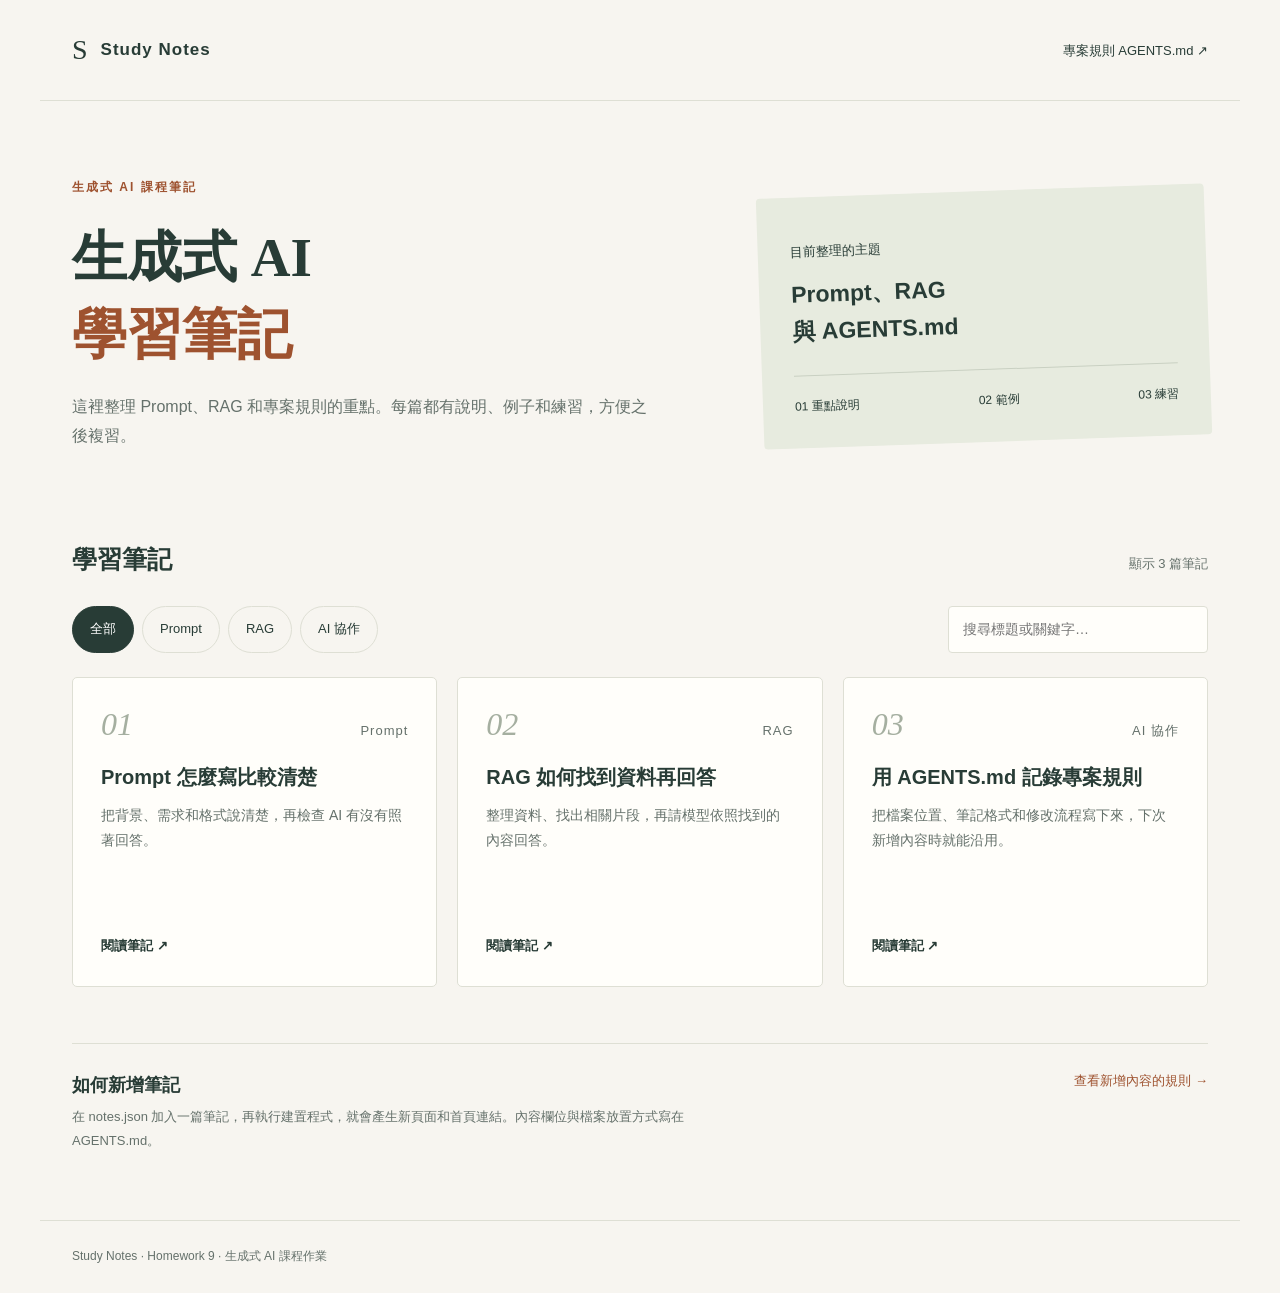
==== index.html @ 7ab26683 "完成課程筆記網站與 AGENTS.md 專案規則" ====
<!doctype html><html lang="zh-Hant"><head><meta charset="utf-8"><meta name="viewport" content="width=device-width, initial-scale=1"><meta name="description" content="整理 Prompt、RAG 和 AGENTS.md 的課程筆記，附上範例與練習。"><title>Study Notes｜生成式 AI 學習筆記</title><link rel="stylesheet" href="assets/style.css"></head><body><a class="skip" href="#main">跳到內容</a><header class="top"><a class="brand" href="index.html">S<span>Study Notes</span></a><a href="AGENTS.md">專案規則 AGENTS.md ↗</a></header><main id="main" class="wrap"><section class="hero"><div><p class="eyebrow">生成式 AI 課程筆記</p><h1>生成式 AI<br><em>學習筆記</em></h1><p class="intro">這裡整理 Prompt、RAG 和專案規則的重點。每篇都有說明、例子和練習，方便之後複習。</p></div><aside class="hero-side"><p>目前整理的主題</p><strong>Prompt、RAG<br>與 AGENTS.md</strong><div class="steps"><span>01 重點說明</span><span>02 範例</span><span>03 練習</span></div></aside></section><section aria-labelledby="notes-title"><div class="section-head"><h2 id="notes-title">學習筆記</h2><span id="count" aria-live="polite">顯示 3 篇筆記</span></div><div class="toolbar"><div class="filters" aria-label="筆記分類"><button type="button" data-filter="全部" aria-pressed="true">全部</button><button type="button" data-filter="Prompt" aria-pressed="false">Prompt</button><button type="button" data-filter="RAG" aria-pressed="false">RAG</button><button type="button" data-filter="AI 協作" aria-pressed="false">AI 協作</button></div><label><span class="sr">搜尋筆記</span><input id="search" type="search" placeholder="搜尋標題或關鍵字…"></label></div><div class="grid"><article class="card" data-category="Prompt"><div class="section-head"><span class="num">01</span><span class="tag">Prompt</span></div><h3>Prompt 怎麼寫比較清楚</h3><p>把背景、需求和格式說清楚，再檢查 AI 有沒有照著回答。</p><a href="notes/prompt-basics.html">閱讀筆記<span class="sr">：Prompt 怎麼寫比較清楚</span></a></article><article class="card" data-category="RAG"><div class="section-head"><span class="num">02</span><span class="tag">RAG</span></div><h3>RAG 如何找到資料再回答</h3><p>整理資料、找出相關片段，再請模型依照找到的內容回答。</p><a href="notes/rag-workflow.html">閱讀筆記<span class="sr">：RAG 如何找到資料再回答</span></a></article><article class="card" data-category="AI 協作"><div class="section-head"><span class="num">03</span><span class="tag">AI 協作</span></div><h3>用 AGENTS.md 記錄專案規則</h3><p>把檔案位置、筆記格式和修改流程寫下來，下次新增內容時就能沿用。</p><a href="notes/agents-project-rules.html">閱讀筆記<span class="sr">：用 AGENTS.md 記錄專案規則</span></a></article></div><p id="empty" class="empty" hidden>找不到符合的筆記，請更換關鍵字或分類。</p></section><section class="rule-box"><div><h2>如何新增筆記</h2><p>在 notes.json 加入一篇筆記，再執行建置程式，就會產生新頁面和首頁連結。內容欄位與檔案放置方式寫在 AGENTS.md。</p></div><a href="AGENTS.md">查看新增內容的規則 →</a></section></main><footer>Study Notes · Homework 9 · 生成式 AI 課程作業</footer><script src="assets/main.js"></script></body></html>
---- assets/style.css ----
:root{--bg:#f7f5f0;--paper:#fffefa;--ink:#283c36;--muted:#65716b;--accent:#9e522f;--line:#dedfd4}*{box-sizing:border-box}html{scroll-behavior:smooth}body{margin:0;background:var(--bg);color:var(--ink);font-family:"Noto Sans TC","Microsoft JhengHei",sans-serif;line-height:1.8}a{color:inherit;text-decoration:none}a:hover{text-decoration:underline}a:focus-visible,button:focus-visible,input:focus-visible{outline:3px solid var(--accent);outline-offset:4px}.skip{position:absolute;left:16px;top:-100px}.skip:focus{top:8px;background:white;z-index:10}.top{max-width:1200px;margin:auto;padding:25px 32px;border-bottom:1px solid var(--line);display:flex;justify-content:space-between;align-items:center;gap:20px}.brand{font-family:Georgia,serif;font-size:28px;display:flex;align-items:center;gap:13px}.brand>span{font-family:Arial,sans-serif;font-size:17px;font-weight:700;letter-spacing:1px}.top>a:last-child{font-size:13px}.wrap{max-width:1200px;margin:auto;padding:64px 32px}.hero{display:grid;grid-template-columns:1.4fr 1fr;align-items:center;gap:60px;margin-bottom:70px}.eyebrow{font-size:12px;font-weight:700;letter-spacing:2px;color:var(--accent)}h1{font-family:"Noto Serif CJK TC",Georgia,serif;font-size:clamp(32px,4.4vw,55px);line-height:1.4;margin:20px 0}h1 em{font-style:normal;color:var(--accent)}.intro{font-size:16px;max-width:580px;color:var(--muted)}.hero-side{background:#e7ebdf;border-radius:4px;padding:30px 32px;transform:rotate(-2deg)}.hero-side p{font-size:13px}.hero-side strong{font-size:23px;line-height:1.6}.steps{display:flex;justify-content:space-between;border-top:1px solid #c9d0c2;padding-top:20px;margin-top:25px;font-size:12px}.section-head{display:flex;align-items:baseline;justify-content:space-between;gap:15px}.section-head h2{font-size:25px;margin:0}.section-head span{font-size:13px;color:var(--muted)}.toolbar{display:flex;justify-content:space-between;gap:18px;margin:24px 0}.filters{display:flex;gap:8px;flex-wrap:wrap}button{cursor:pointer;border:1px solid var(--line);background:transparent;color:var(--ink);font:inherit;font-size:13px;padding:7px 17px;border-radius:30px}button[aria-pressed=true]{background:var(--ink);color:white;border-color:var(--ink)}input[type=search]{font:inherit;font-size:14px;border:1px solid var(--line);border-radius:4px;padding:10px 14px;background:var(--paper);width:260px;max-width:100%}.grid{display:grid;grid-template-columns:repeat(3,minmax(0,1fr));gap:20px}.card{background:var(--paper);border:1px solid var(--line);border-radius:5px;padding:28px;display:flex;flex-direction:column;min-height:310px}.card .num{font:italic 32px Georgia,serif;color:#a5afa0}.tag{font-size:11px;color:var(--accent);letter-spacing:1px}.card h3{font-size:20px;line-height:1.6;margin:18px 0 10px}.card p{font-size:14px;color:var(--muted);margin:0 0 25px}.card a{font-size:13px;font-weight:bold;margin-top:auto}.card a::after{content:" ↗"}.card[hidden]{display:none}.empty{padding:30px;border:1px dashed var(--line)}.rule-box{margin-top:56px;display:flex;justify-content:space-between;gap:25px;border-top:1px solid var(--line);padding-top:25px}.rule-box h2{font-size:18px;margin:0}.rule-box p{font-size:13px;color:var(--muted);max-width:620px;margin:4px 0}.rule-box a{font-size:13px;color:var(--accent);white-space:nowrap}footer{max-width:1200px;margin:auto;padding:25px 32px;border-top:1px solid var(--line);font-size:12px;color:var(--muted)}.article{max-width:1040px;margin:auto;padding:55px 32px}.article h1{font-size:clamp(30px,4vw,44px)}.meta{font-size:12px;color:var(--muted);padding:14px 0 28px}.article-layout{display:grid;grid-template-columns:180px minmax(0,1fr);gap:50px;border-top:1px solid var(--line);padding-top:30px}.toc{font-size:13px;display:flex;flex-direction:column;gap:9px}.toc strong{margin-bottom:10px}.article section{scroll-margin-top:24px;margin-bottom:30px}.article section h2{font-size:22px;margin:0 0 12px}.article section p{margin:0;white-space:pre-line}.reading{background:#e7ebdf;padding:18px 22px;margin-bottom:35px}.reading p{font-size:12px;margin-bottom:0}.back{font-size:14px} @media(max-width:760px){.wrap,.article{padding:35px 20px}.top,footer{padding:20px}.hero{grid-template-columns:1fr;gap:25px;margin-bottom:45px}.hero-side{transform:none}.grid{grid-template-columns:1fr}.toolbar,.rule-box{flex-direction:column}.toolbar input{width:100%}.article-layout{grid-template-columns:1fr;gap:25px}.toc{border-bottom:1px solid var(--line);padding-bottom:22px}.card{min-height:260px}.section-head{align-items:flex-start}.top>a:last-child{font-size:11px}} @media(prefers-reduced-motion:reduce){html{scroll-behavior:auto}}.sr{position:absolute;width:1px;height:1px;padding:0;margin:-1px;overflow:hidden;clip:rect(0,0,0,0);white-space:nowrap;border:0}
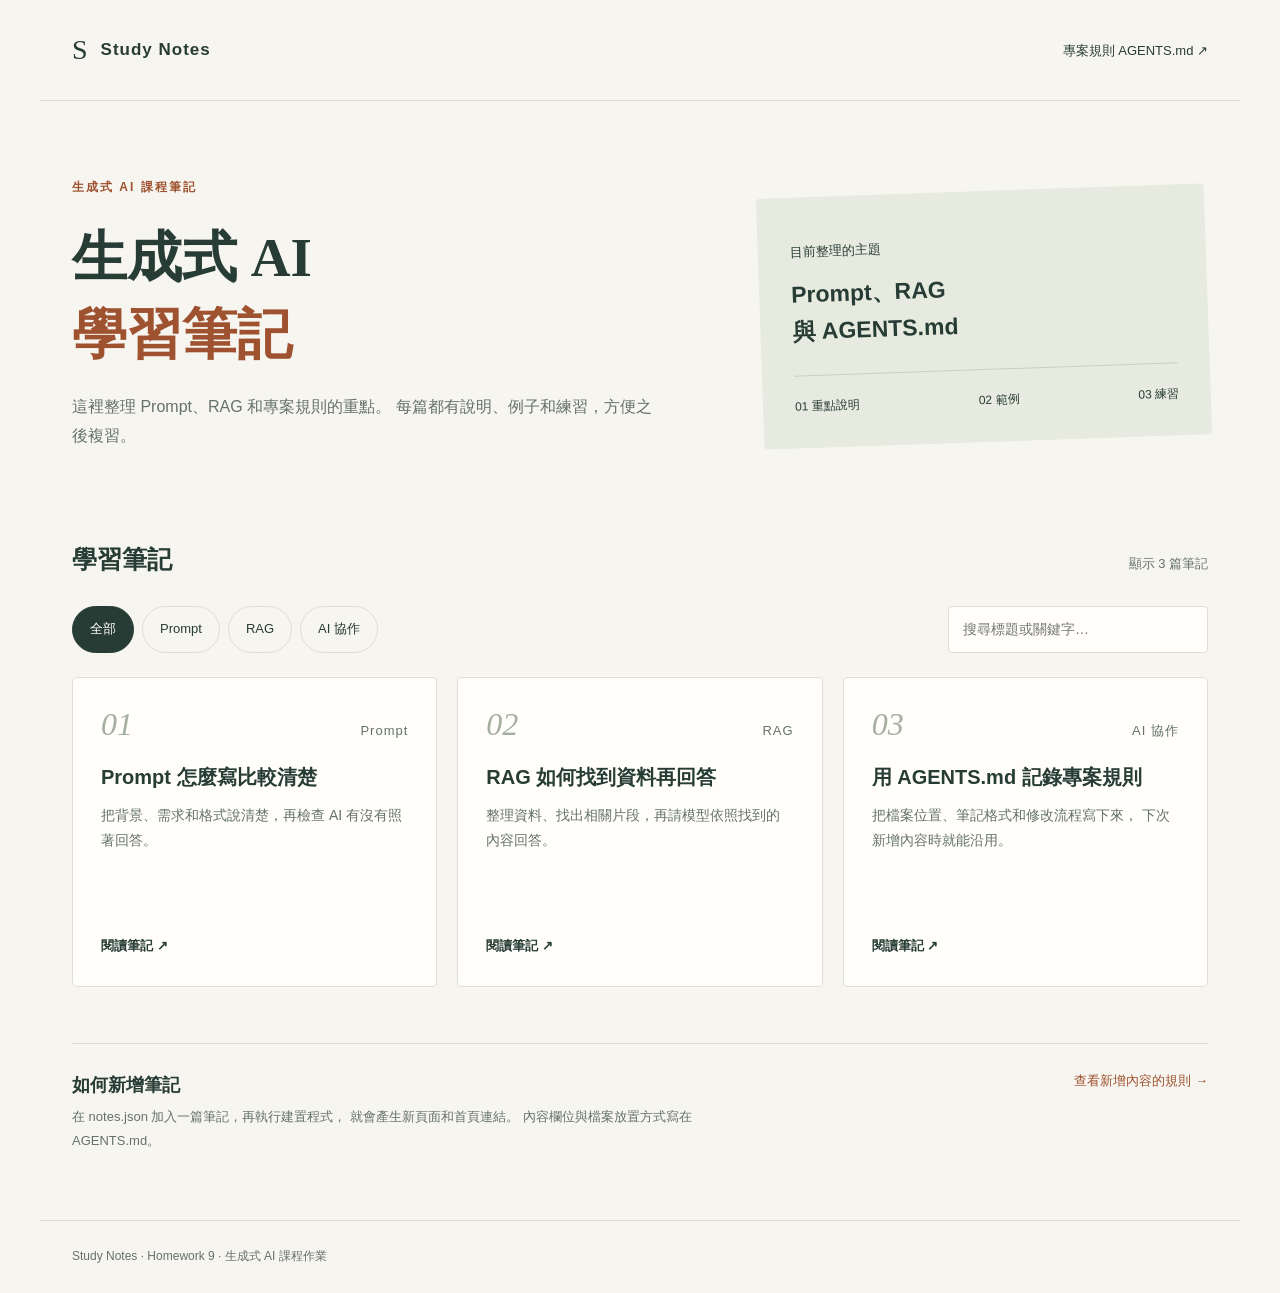
==== commit 1ff4a46a: "Format HTML document and add content sections" ====
--- a/index.html
+++ b/index.html
@@ -1 +1,198 @@
-<!doctype html><html lang="zh-Hant"><head><meta charset="utf-8"><meta name="viewport" content="width=device-width, initial-scale=1"><meta name="description" content="整理 Prompt、RAG 和 AGENTS.md 的課程筆記，附上範例與練習。"><title>Study Notes｜生成式 AI 學習筆記</title><link rel="stylesheet" href="assets/style.css"></head><body><a class="skip" href="#main">跳到內容</a><header class="top"><a class="brand" href="index.html">S<span>Study Notes</span></a><a href="AGENTS.md">專案規則 AGENTS.md ↗</a></header><main id="main" class="wrap"><section class="hero"><div><p class="eyebrow">生成式 AI 課程筆記</p><h1>生成式 AI<br><em>學習筆記</em></h1><p class="intro">這裡整理 Prompt、RAG 和專案規則的重點。每篇都有說明、例子和練習，方便之後複習。</p></div><aside class="hero-side"><p>目前整理的主題</p><strong>Prompt、RAG<br>與 AGENTS.md</strong><div class="steps"><span>01 重點說明</span><span>02 範例</span><span>03 練習</span></div></aside></section><section aria-labelledby="notes-title"><div class="section-head"><h2 id="notes-title">學習筆記</h2><span id="count" aria-live="polite">顯示 3 篇筆記</span></div><div class="toolbar"><div class="filters" aria-label="筆記分類"><button type="button" data-filter="全部" aria-pressed="true">全部</button><button type="button" data-filter="Prompt" aria-pressed="false">Prompt</button><button type="button" data-filter="RAG" aria-pressed="false">RAG</button><button type="button" data-filter="AI 協作" aria-pressed="false">AI 協作</button></div><label><span class="sr">搜尋筆記</span><input id="search" type="search" placeholder="搜尋標題或關鍵字…"></label></div><div class="grid"><article class="card" data-category="Prompt"><div class="section-head"><span class="num">01</span><span class="tag">Prompt</span></div><h3>Prompt 怎麼寫比較清楚</h3><p>把背景、需求和格式說清楚，再檢查 AI 有沒有照著回答。</p><a href="notes/prompt-basics.html">閱讀筆記<span class="sr">：Prompt 怎麼寫比較清楚</span></a></article><article class="card" data-category="RAG"><div class="section-head"><span class="num">02</span><span class="tag">RAG</span></div><h3>RAG 如何找到資料再回答</h3><p>整理資料、找出相關片段，再請模型依照找到的內容回答。</p><a href="notes/rag-workflow.html">閱讀筆記<span class="sr">：RAG 如何找到資料再回答</span></a></article><article class="card" data-category="AI 協作"><div class="section-head"><span class="num">03</span><span class="tag">AI 協作</span></div><h3>用 AGENTS.md 記錄專案規則</h3><p>把檔案位置、筆記格式和修改流程寫下來，下次新增內容時就能沿用。</p><a href="notes/agents-project-rules.html">閱讀筆記<span class="sr">：用 AGENTS.md 記錄專案規則</span></a></article></div><p id="empty" class="empty" hidden>找不到符合的筆記，請更換關鍵字或分類。</p></section><section class="rule-box"><div><h2>如何新增筆記</h2><p>在 notes.json 加入一篇筆記，再執行建置程式，就會產生新頁面和首頁連結。內容欄位與檔案放置方式寫在 AGENTS.md。</p></div><a href="AGENTS.md">查看新增內容的規則 →</a></section></main><footer>Study Notes · Homework 9 · 生成式 AI 課程作業</footer><script src="assets/main.js"></script></body></html>+<!doctype html>
+<html lang="zh-Hant">
+<head>
+  <meta charset="utf-8">
+  <meta name="viewport" content="width=device-width, initial-scale=1">
+  <meta
+    name="description"
+    content="整理 Prompt、RAG 和 AGENTS.md 的課程筆記，附上範例與練習。"
+  >
+
+  <title>Study Notes｜生成式 AI 學習筆記</title>
+
+  <link rel="stylesheet" href="assets/style.css">
+</head>
+
+<body>
+  <a class="skip" href="#main">跳到內容</a>
+
+  <header class="top">
+    <a class="brand" href="index.html">
+      S
+      <span>Study Notes</span>
+    </a>
+
+    <a href="AGENTS.md">專案規則 AGENTS.md ↗</a>
+  </header>
+
+  <main id="main" class="wrap">
+    <section class="hero">
+      <div>
+        <p class="eyebrow">生成式 AI 課程筆記</p>
+
+        <h1>
+          生成式 AI<br>
+          <em>學習筆記</em>
+        </h1>
+
+        <p class="intro">
+          這裡整理 Prompt、RAG 和專案規則的重點。
+          每篇都有說明、例子和練習，方便之後複習。
+        </p>
+      </div>
+
+      <aside class="hero-side">
+        <p>目前整理的主題</p>
+
+        <strong>
+          Prompt、RAG<br>
+          與 AGENTS.md
+        </strong>
+
+        <div class="steps">
+          <span>01 重點說明</span>
+          <span>02 範例</span>
+          <span>03 練習</span>
+        </div>
+      </aside>
+    </section>
+
+    <section aria-labelledby="notes-title">
+      <div class="section-head">
+        <h2 id="notes-title">學習筆記</h2>
+
+        <span id="count" aria-live="polite">
+          顯示 3 篇筆記
+        </span>
+      </div>
+
+      <div class="toolbar">
+        <div class="filters" aria-label="筆記分類">
+          <button
+            type="button"
+            data-filter="全部"
+            aria-pressed="true"
+          >
+            全部
+          </button>
+
+          <button
+            type="button"
+            data-filter="Prompt"
+            aria-pressed="false"
+          >
+            Prompt
+          </button>
+
+          <button
+            type="button"
+            data-filter="RAG"
+            aria-pressed="false"
+          >
+            RAG
+          </button>
+
+          <button
+            type="button"
+            data-filter="AI 協作"
+            aria-pressed="false"
+          >
+            AI 協作
+          </button>
+        </div>
+
+        <label>
+          <span class="sr">搜尋筆記</span>
+
+          <input
+            id="search"
+            type="search"
+            placeholder="搜尋標題或關鍵字…"
+          >
+        </label>
+      </div>
+
+      <div class="grid">
+        <article class="card" data-category="Prompt">
+          <div class="section-head">
+            <span class="num">01</span>
+            <span class="tag">Prompt</span>
+          </div>
+
+          <h3>Prompt 怎麼寫比較清楚</h3>
+
+          <p>
+            把背景、需求和格式說清楚，再檢查 AI 有沒有照著回答。
+          </p>
+
+          <a href="notes/prompt-basics.html">
+            閱讀筆記
+            <span class="sr">：Prompt 怎麼寫比較清楚</span>
+          </a>
+        </article>
+
+        <article class="card" data-category="RAG">
+          <div class="section-head">
+            <span class="num">02</span>
+            <span class="tag">RAG</span>
+          </div>
+
+          <h3>RAG 如何找到資料再回答</h3>
+
+          <p>
+            整理資料、找出相關片段，再請模型依照找到的內容回答。
+          </p>
+
+          <a href="notes/rag-workflow.html">
+            閱讀筆記
+            <span class="sr">：RAG 如何找到資料再回答</span>
+          </a>
+        </article>
+
+        <article class="card" data-category="AI 協作">
+          <div class="section-head">
+            <span class="num">03</span>
+            <span class="tag">AI 協作</span>
+          </div>
+
+          <h3>用 AGENTS.md 記錄專案規則</h3>
+
+          <p>
+            把檔案位置、筆記格式和修改流程寫下來，
+            下次新增內容時就能沿用。
+          </p>
+
+          <a href="notes/agents-project-rules.html">
+            閱讀筆記
+            <span class="sr">：用 AGENTS.md 記錄專案規則</span>
+          </a>
+        </article>
+      </div>
+
+      <p id="empty" class="empty" hidden>
+        找不到符合的筆記，請更換關鍵字或分類。
+      </p>
+    </section>
+
+    <section class="rule-box">
+      <div>
+        <h2>如何新增筆記</h2>
+
+        <p>
+          在 notes.json 加入一篇筆記，再執行建置程式，
+          就會產生新頁面和首頁連結。
+          內容欄位與檔案放置方式寫在 AGENTS.md。
+        </p>
+      </div>
+
+      <a href="AGENTS.md">查看新增內容的規則 →</a>
+    </section>
+  </main>
+
+  <footer>
+    Study Notes · Homework 9 · 生成式 AI 課程作業
+  </footer>
+
+  <script src="assets/main.js"></script>
+</body>
+</html>
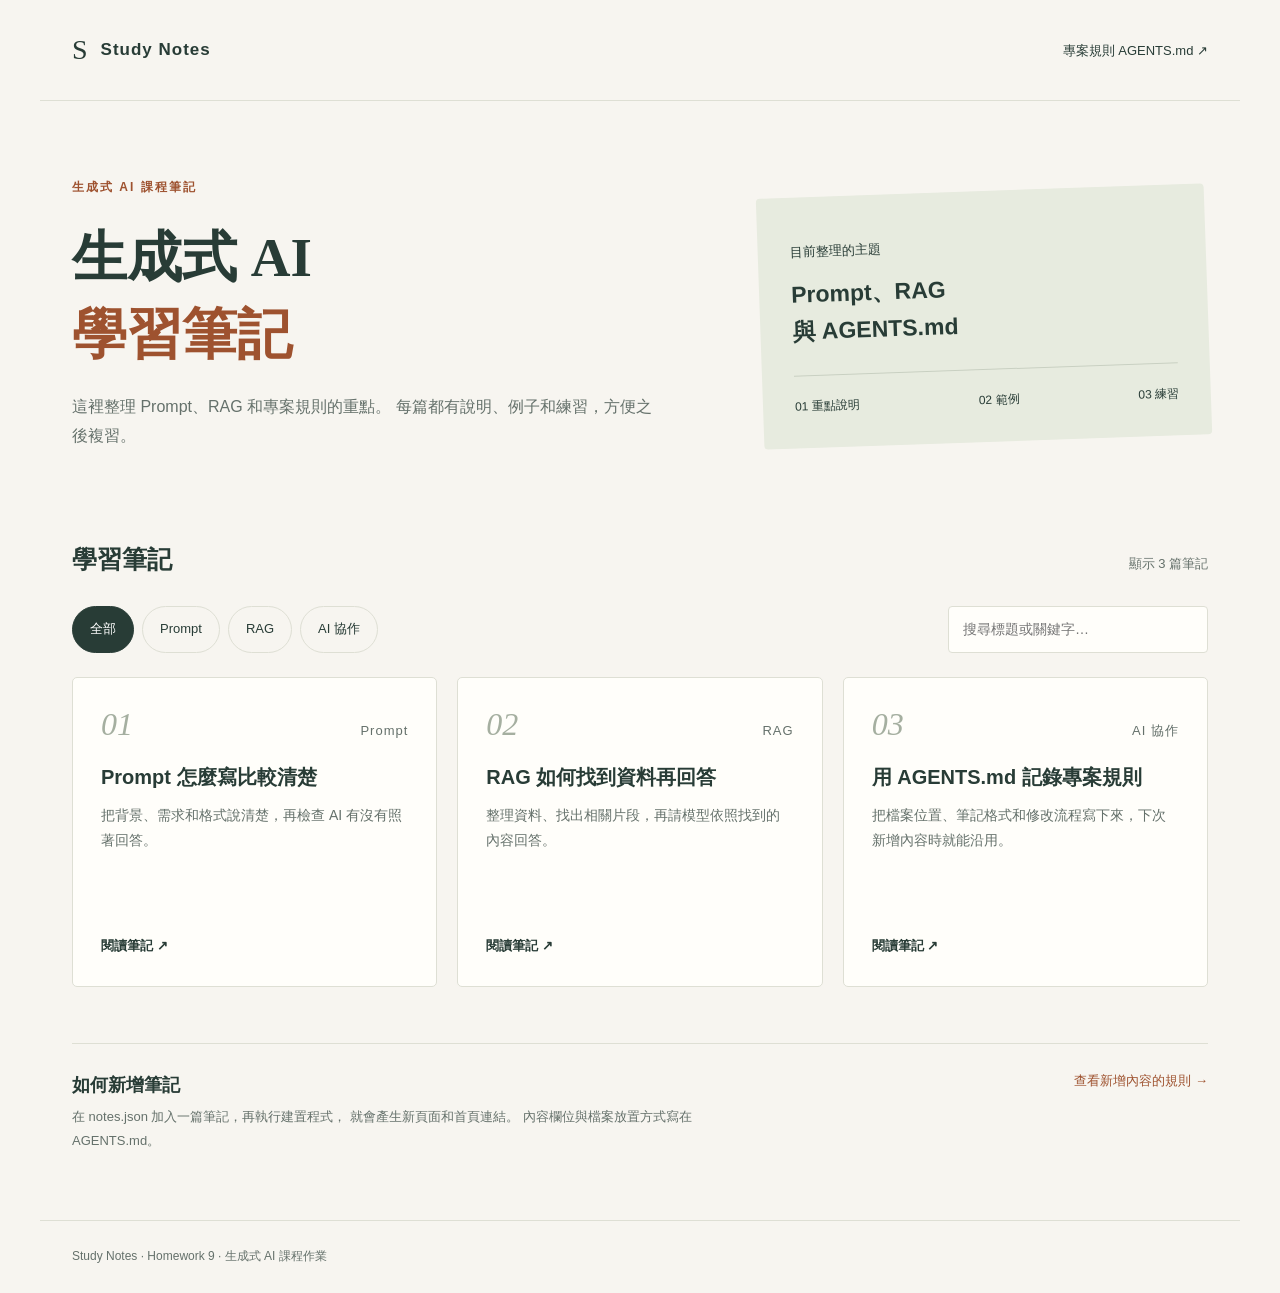
==== commit 5a136ef3: "整理全站程式碼排版，讓建置後的 HTML 保留縮排" ====
--- a/index.html
+++ b/index.html
@@ -1,198 +1,147 @@
 <!doctype html>
 <html lang="zh-Hant">
-<head>
-  <meta charset="utf-8">
-  <meta name="viewport" content="width=device-width, initial-scale=1">
-  <meta
-    name="description"
-    content="整理 Prompt、RAG 和 AGENTS.md 的課程筆記，附上範例與練習。"
-  >
+  <head>
+    <meta charset="utf-8" />
+    <meta name="viewport" content="width=device-width, initial-scale=1" />
+    <meta name="description" content="整理 Prompt、RAG 和 AGENTS.md 的課程筆記，附上範例與練習。" />
 
-  <title>Study Notes｜生成式 AI 學習筆記</title>
+    <title>Study Notes｜生成式 AI 學習筆記</title>
 
-  <link rel="stylesheet" href="assets/style.css">
-</head>
+    <link rel="stylesheet" href="assets/style.css" />
+  </head>
 
-<body>
-  <a class="skip" href="#main">跳到內容</a>
+  <body>
+    <a class="skip" href="#main">跳到內容</a>
 
-  <header class="top">
-    <a class="brand" href="index.html">
-      S
-      <span>Study Notes</span>
-    </a>
+    <header class="top">
+      <a class="brand" href="index.html">
+        S
+        <span>Study Notes</span>
+      </a>
 
-    <a href="AGENTS.md">專案規則 AGENTS.md ↗</a>
-  </header>
+      <a href="AGENTS.md">專案規則 AGENTS.md ↗</a>
+    </header>
 
-  <main id="main" class="wrap">
-    <section class="hero">
-      <div>
-        <p class="eyebrow">生成式 AI 課程筆記</p>
+    <main id="main" class="wrap">
+      <section class="hero">
+        <div>
+          <p class="eyebrow">生成式 AI 課程筆記</p>
 
-        <h1>
-          生成式 AI<br>
-          <em>學習筆記</em>
-        </h1>
+          <h1>
+            生成式 AI
+            <br />
+            <em>學習筆記</em>
+          </h1>
 
-        <p class="intro">
-          這裡整理 Prompt、RAG 和專案規則的重點。
-          每篇都有說明、例子和練習，方便之後複習。
-        </p>
-      </div>
-
-      <aside class="hero-side">
-        <p>目前整理的主題</p>
-
-        <strong>
-          Prompt、RAG<br>
-          與 AGENTS.md
-        </strong>
-
-        <div class="steps">
-          <span>01 重點說明</span>
-          <span>02 範例</span>
-          <span>03 練習</span>
-        </div>
-      </aside>
-    </section>
-
-    <section aria-labelledby="notes-title">
-      <div class="section-head">
-        <h2 id="notes-title">學習筆記</h2>
-
-        <span id="count" aria-live="polite">
-          顯示 3 篇筆記
-        </span>
-      </div>
-
-      <div class="toolbar">
-        <div class="filters" aria-label="筆記分類">
-          <button
-            type="button"
-            data-filter="全部"
-            aria-pressed="true"
-          >
-            全部
-          </button>
-
-          <button
-            type="button"
-            data-filter="Prompt"
-            aria-pressed="false"
-          >
-            Prompt
-          </button>
-
-          <button
-            type="button"
-            data-filter="RAG"
-            aria-pressed="false"
-          >
-            RAG
-          </button>
-
-          <button
-            type="button"
-            data-filter="AI 協作"
-            aria-pressed="false"
-          >
-            AI 協作
-          </button>
+          <p class="intro">
+            這裡整理 Prompt、RAG 和專案規則的重點。 每篇都有說明、例子和練習，方便之後複習。
+          </p>
         </div>
 
-        <label>
-          <span class="sr">搜尋筆記</span>
+        <aside class="hero-side">
+          <p>目前整理的主題</p>
 
-          <input
-            id="search"
-            type="search"
-            placeholder="搜尋標題或關鍵字…"
-          >
-        </label>
-      </div>
+          <strong>
+            Prompt、RAG
+            <br />
+            與 AGENTS.md
+          </strong>
 
-      <div class="grid">
-        <article class="card" data-category="Prompt">
-          <div class="section-head">
-            <span class="num">01</span>
-            <span class="tag">Prompt</span>
+          <div class="steps">
+            <span>01 重點說明</span>
+            <span>02 範例</span>
+            <span>03 練習</span>
+          </div>
+        </aside>
+      </section>
+
+      <section aria-labelledby="notes-title">
+        <div class="section-head">
+          <h2 id="notes-title">學習筆記</h2>
+
+          <span id="count" aria-live="polite">顯示 3 篇筆記</span>
+        </div>
+
+        <div class="toolbar">
+          <!-- prettier-ignore -->
+          <div class="filters" aria-label="筆記分類">
+            <button type="button" data-filter="全部" aria-pressed="true">
+              全部
+            </button>
+            <button type="button" data-filter="Prompt" aria-pressed="false">
+              Prompt
+            </button>
+            <button type="button" data-filter="RAG" aria-pressed="false">
+              RAG
+            </button>
+            <button type="button" data-filter="AI 協作" aria-pressed="false">
+              AI 協作
+            </button>
           </div>
 
-          <h3>Prompt 怎麼寫比較清楚</h3>
+          <label>
+            <span class="sr">搜尋筆記</span>
+
+            <input id="search" type="search" placeholder="搜尋標題或關鍵字…" />
+          </label>
+        </div>
+
+        <!-- prettier-ignore -->
+        <div class="grid">
+          <article class="card" data-category="Prompt">
+            <div class="section-head">
+              <span class="num">01</span>
+              <span class="tag">Prompt</span>
+            </div>
+            <h3>Prompt 怎麼寫比較清楚</h3>
+            <p>把背景、需求和格式說清楚，再檢查 AI 有沒有照著回答。</p>
+            <a href="notes/prompt-basics.html">
+              閱讀筆記<span class="sr">：Prompt 怎麼寫比較清楚</span>
+            </a>
+          </article>
+          <article class="card" data-category="RAG">
+            <div class="section-head">
+              <span class="num">02</span>
+              <span class="tag">RAG</span>
+            </div>
+            <h3>RAG 如何找到資料再回答</h3>
+            <p>整理資料、找出相關片段，再請模型依照找到的內容回答。</p>
+            <a href="notes/rag-workflow.html">
+              閱讀筆記<span class="sr">：RAG 如何找到資料再回答</span>
+            </a>
+          </article>
+          <article class="card" data-category="AI 協作">
+            <div class="section-head">
+              <span class="num">03</span>
+              <span class="tag">AI 協作</span>
+            </div>
+            <h3>用 AGENTS.md 記錄專案規則</h3>
+            <p>把檔案位置、筆記格式和修改流程寫下來，下次新增內容時就能沿用。</p>
+            <a href="notes/agents-project-rules.html">
+              閱讀筆記<span class="sr">：用 AGENTS.md 記錄專案規則</span>
+            </a>
+          </article>
+        </div>
+
+        <p id="empty" class="empty" hidden>找不到符合的筆記，請更換關鍵字或分類。</p>
+      </section>
+
+      <section class="rule-box">
+        <div>
+          <h2>如何新增筆記</h2>
 
           <p>
-            把背景、需求和格式說清楚，再檢查 AI 有沒有照著回答。
+            在 notes.json 加入一篇筆記，再執行建置程式， 就會產生新頁面和首頁連結。
+            內容欄位與檔案放置方式寫在 AGENTS.md。
           </p>
+        </div>
 
-          <a href="notes/prompt-basics.html">
-            閱讀筆記
-            <span class="sr">：Prompt 怎麼寫比較清楚</span>
-          </a>
-        </article>
+        <a href="AGENTS.md">查看新增內容的規則 →</a>
+      </section>
+    </main>
 
-        <article class="card" data-category="RAG">
-          <div class="section-head">
-            <span class="num">02</span>
-            <span class="tag">RAG</span>
-          </div>
+    <footer>Study Notes · Homework 9 · 生成式 AI 課程作業</footer>
 
-          <h3>RAG 如何找到資料再回答</h3>
-
-          <p>
-            整理資料、找出相關片段，再請模型依照找到的內容回答。
-          </p>
-
-          <a href="notes/rag-workflow.html">
-            閱讀筆記
-            <span class="sr">：RAG 如何找到資料再回答</span>
-          </a>
-        </article>
-
-        <article class="card" data-category="AI 協作">
-          <div class="section-head">
-            <span class="num">03</span>
-            <span class="tag">AI 協作</span>
-          </div>
-
-          <h3>用 AGENTS.md 記錄專案規則</h3>
-
-          <p>
-            把檔案位置、筆記格式和修改流程寫下來，
-            下次新增內容時就能沿用。
-          </p>
-
-          <a href="notes/agents-project-rules.html">
-            閱讀筆記
-            <span class="sr">：用 AGENTS.md 記錄專案規則</span>
-          </a>
-        </article>
-      </div>
-
-      <p id="empty" class="empty" hidden>
-        找不到符合的筆記，請更換關鍵字或分類。
-      </p>
-    </section>
-
-    <section class="rule-box">
-      <div>
-        <h2>如何新增筆記</h2>
-
-        <p>
-          在 notes.json 加入一篇筆記，再執行建置程式，
-          就會產生新頁面和首頁連結。
-          內容欄位與檔案放置方式寫在 AGENTS.md。
-        </p>
-      </div>
-
-      <a href="AGENTS.md">查看新增內容的規則 →</a>
-    </section>
-  </main>
-
-  <footer>
-    Study Notes · Homework 9 · 生成式 AI 課程作業
-  </footer>
-
-  <script src="assets/main.js"></script>
-</body>
+    <script src="assets/main.js"></script>
+  </body>
 </html>
--- a/assets/style.css
+++ b/assets/style.css
@@ -1 +1,369 @@
-:root{--bg:#f7f5f0;--paper:#fffefa;--ink:#283c36;--muted:#65716b;--accent:#9e522f;--line:#dedfd4}*{box-sizing:border-box}html{scroll-behavior:smooth}body{margin:0;background:var(--bg);color:var(--ink);font-family:"Noto Sans TC","Microsoft JhengHei",sans-serif;line-height:1.8}a{color:inherit;text-decoration:none}a:hover{text-decoration:underline}a:focus-visible,button:focus-visible,input:focus-visible{outline:3px solid var(--accent);outline-offset:4px}.skip{position:absolute;left:16px;top:-100px}.skip:focus{top:8px;background:white;z-index:10}.top{max-width:1200px;margin:auto;padding:25px 32px;border-bottom:1px solid var(--line);display:flex;justify-content:space-between;align-items:center;gap:20px}.brand{font-family:Georgia,serif;font-size:28px;display:flex;align-items:center;gap:13px}.brand>span{font-family:Arial,sans-serif;font-size:17px;font-weight:700;letter-spacing:1px}.top>a:last-child{font-size:13px}.wrap{max-width:1200px;margin:auto;padding:64px 32px}.hero{display:grid;grid-template-columns:1.4fr 1fr;align-items:center;gap:60px;margin-bottom:70px}.eyebrow{font-size:12px;font-weight:700;letter-spacing:2px;color:var(--accent)}h1{font-family:"Noto Serif CJK TC",Georgia,serif;font-size:clamp(32px,4.4vw,55px);line-height:1.4;margin:20px 0}h1 em{font-style:normal;color:var(--accent)}.intro{font-size:16px;max-width:580px;color:var(--muted)}.hero-side{background:#e7ebdf;border-radius:4px;padding:30px 32px;transform:rotate(-2deg)}.hero-side p{font-size:13px}.hero-side strong{font-size:23px;line-height:1.6}.steps{display:flex;justify-content:space-between;border-top:1px solid #c9d0c2;padding-top:20px;margin-top:25px;font-size:12px}.section-head{display:flex;align-items:baseline;justify-content:space-between;gap:15px}.section-head h2{font-size:25px;margin:0}.section-head span{font-size:13px;color:var(--muted)}.toolbar{display:flex;justify-content:space-between;gap:18px;margin:24px 0}.filters{display:flex;gap:8px;flex-wrap:wrap}button{cursor:pointer;border:1px solid var(--line);background:transparent;color:var(--ink);font:inherit;font-size:13px;padding:7px 17px;border-radius:30px}button[aria-pressed=true]{background:var(--ink);color:white;border-color:var(--ink)}input[type=search]{font:inherit;font-size:14px;border:1px solid var(--line);border-radius:4px;padding:10px 14px;background:var(--paper);width:260px;max-width:100%}.grid{display:grid;grid-template-columns:repeat(3,minmax(0,1fr));gap:20px}.card{background:var(--paper);border:1px solid var(--line);border-radius:5px;padding:28px;display:flex;flex-direction:column;min-height:310px}.card .num{font:italic 32px Georgia,serif;color:#a5afa0}.tag{font-size:11px;color:var(--accent);letter-spacing:1px}.card h3{font-size:20px;line-height:1.6;margin:18px 0 10px}.card p{font-size:14px;color:var(--muted);margin:0 0 25px}.card a{font-size:13px;font-weight:bold;margin-top:auto}.card a::after{content:" ↗"}.card[hidden]{display:none}.empty{padding:30px;border:1px dashed var(--line)}.rule-box{margin-top:56px;display:flex;justify-content:space-between;gap:25px;border-top:1px solid var(--line);padding-top:25px}.rule-box h2{font-size:18px;margin:0}.rule-box p{font-size:13px;color:var(--muted);max-width:620px;margin:4px 0}.rule-box a{font-size:13px;color:var(--accent);white-space:nowrap}footer{max-width:1200px;margin:auto;padding:25px 32px;border-top:1px solid var(--line);font-size:12px;color:var(--muted)}.article{max-width:1040px;margin:auto;padding:55px 32px}.article h1{font-size:clamp(30px,4vw,44px)}.meta{font-size:12px;color:var(--muted);padding:14px 0 28px}.article-layout{display:grid;grid-template-columns:180px minmax(0,1fr);gap:50px;border-top:1px solid var(--line);padding-top:30px}.toc{font-size:13px;display:flex;flex-direction:column;gap:9px}.toc strong{margin-bottom:10px}.article section{scroll-margin-top:24px;margin-bottom:30px}.article section h2{font-size:22px;margin:0 0 12px}.article section p{margin:0;white-space:pre-line}.reading{background:#e7ebdf;padding:18px 22px;margin-bottom:35px}.reading p{font-size:12px;margin-bottom:0}.back{font-size:14px} @media(max-width:760px){.wrap,.article{padding:35px 20px}.top,footer{padding:20px}.hero{grid-template-columns:1fr;gap:25px;margin-bottom:45px}.hero-side{transform:none}.grid{grid-template-columns:1fr}.toolbar,.rule-box{flex-direction:column}.toolbar input{width:100%}.article-layout{grid-template-columns:1fr;gap:25px}.toc{border-bottom:1px solid var(--line);padding-bottom:22px}.card{min-height:260px}.section-head{align-items:flex-start}.top>a:last-child{font-size:11px}} @media(prefers-reduced-motion:reduce){html{scroll-behavior:auto}}.sr{position:absolute;width:1px;height:1px;padding:0;margin:-1px;overflow:hidden;clip:rect(0,0,0,0);white-space:nowrap;border:0}
+:root {
+  --bg: #f7f5f0;
+  --paper: #fffefa;
+  --ink: #283c36;
+  --muted: #65716b;
+  --accent: #9e522f;
+  --line: #dedfd4;
+}
+* {
+  box-sizing: border-box;
+}
+html {
+  scroll-behavior: smooth;
+}
+body {
+  margin: 0;
+  background: var(--bg);
+  color: var(--ink);
+  font-family: "Noto Sans TC", "Microsoft JhengHei", sans-serif;
+  line-height: 1.8;
+}
+a {
+  color: inherit;
+  text-decoration: none;
+}
+a:hover {
+  text-decoration: underline;
+}
+a:focus-visible,
+button:focus-visible,
+input:focus-visible {
+  outline: 3px solid var(--accent);
+  outline-offset: 4px;
+}
+.skip {
+  position: absolute;
+  left: 16px;
+  top: -100px;
+}
+.skip:focus {
+  top: 8px;
+  background: white;
+  z-index: 10;
+}
+.top {
+  max-width: 1200px;
+  margin: auto;
+  padding: 25px 32px;
+  border-bottom: 1px solid var(--line);
+  display: flex;
+  justify-content: space-between;
+  align-items: center;
+  gap: 20px;
+}
+.brand {
+  font-family: Georgia, serif;
+  font-size: 28px;
+  display: flex;
+  align-items: center;
+  gap: 13px;
+}
+.brand > span {
+  font-family: Arial, sans-serif;
+  font-size: 17px;
+  font-weight: 700;
+  letter-spacing: 1px;
+}
+.top > a:last-child {
+  font-size: 13px;
+}
+.wrap {
+  max-width: 1200px;
+  margin: auto;
+  padding: 64px 32px;
+}
+.hero {
+  display: grid;
+  grid-template-columns: 1.4fr 1fr;
+  align-items: center;
+  gap: 60px;
+  margin-bottom: 70px;
+}
+.eyebrow {
+  font-size: 12px;
+  font-weight: 700;
+  letter-spacing: 2px;
+  color: var(--accent);
+}
+h1 {
+  font-family: "Noto Serif CJK TC", Georgia, serif;
+  font-size: clamp(32px, 4.4vw, 55px);
+  line-height: 1.4;
+  margin: 20px 0;
+}
+h1 em {
+  font-style: normal;
+  color: var(--accent);
+}
+.intro {
+  font-size: 16px;
+  max-width: 580px;
+  color: var(--muted);
+}
+.hero-side {
+  background: #e7ebdf;
+  border-radius: 4px;
+  padding: 30px 32px;
+  transform: rotate(-2deg);
+}
+.hero-side p {
+  font-size: 13px;
+}
+.hero-side strong {
+  font-size: 23px;
+  line-height: 1.6;
+}
+.steps {
+  display: flex;
+  justify-content: space-between;
+  border-top: 1px solid #c9d0c2;
+  padding-top: 20px;
+  margin-top: 25px;
+  font-size: 12px;
+}
+.section-head {
+  display: flex;
+  align-items: baseline;
+  justify-content: space-between;
+  gap: 15px;
+}
+.section-head h2 {
+  font-size: 25px;
+  margin: 0;
+}
+.section-head span {
+  font-size: 13px;
+  color: var(--muted);
+}
+.toolbar {
+  display: flex;
+  justify-content: space-between;
+  gap: 18px;
+  margin: 24px 0;
+}
+.filters {
+  display: flex;
+  gap: 8px;
+  flex-wrap: wrap;
+}
+button {
+  cursor: pointer;
+  border: 1px solid var(--line);
+  background: transparent;
+  color: var(--ink);
+  font: inherit;
+  font-size: 13px;
+  padding: 7px 17px;
+  border-radius: 30px;
+}
+button[aria-pressed="true"] {
+  background: var(--ink);
+  color: white;
+  border-color: var(--ink);
+}
+input[type="search"] {
+  font: inherit;
+  font-size: 14px;
+  border: 1px solid var(--line);
+  border-radius: 4px;
+  padding: 10px 14px;
+  background: var(--paper);
+  width: 260px;
+  max-width: 100%;
+}
+.grid {
+  display: grid;
+  grid-template-columns: repeat(3, minmax(0, 1fr));
+  gap: 20px;
+}
+.card {
+  background: var(--paper);
+  border: 1px solid var(--line);
+  border-radius: 5px;
+  padding: 28px;
+  display: flex;
+  flex-direction: column;
+  min-height: 310px;
+}
+.card .num {
+  font:
+    italic 32px Georgia,
+    serif;
+  color: #a5afa0;
+}
+.tag {
+  font-size: 11px;
+  color: var(--accent);
+  letter-spacing: 1px;
+}
+.card h3 {
+  font-size: 20px;
+  line-height: 1.6;
+  margin: 18px 0 10px;
+}
+.card p {
+  font-size: 14px;
+  color: var(--muted);
+  margin: 0 0 25px;
+}
+.card a {
+  font-size: 13px;
+  font-weight: bold;
+  margin-top: auto;
+}
+.card a::after {
+  content: " ↗";
+}
+.card[hidden] {
+  display: none;
+}
+.empty {
+  padding: 30px;
+  border: 1px dashed var(--line);
+}
+.rule-box {
+  margin-top: 56px;
+  display: flex;
+  justify-content: space-between;
+  gap: 25px;
+  border-top: 1px solid var(--line);
+  padding-top: 25px;
+}
+.rule-box h2 {
+  font-size: 18px;
+  margin: 0;
+}
+.rule-box p {
+  font-size: 13px;
+  color: var(--muted);
+  max-width: 620px;
+  margin: 4px 0;
+}
+.rule-box a {
+  font-size: 13px;
+  color: var(--accent);
+  white-space: nowrap;
+}
+footer {
+  max-width: 1200px;
+  margin: auto;
+  padding: 25px 32px;
+  border-top: 1px solid var(--line);
+  font-size: 12px;
+  color: var(--muted);
+}
+.article {
+  max-width: 1040px;
+  margin: auto;
+  padding: 55px 32px;
+}
+.article h1 {
+  font-size: clamp(30px, 4vw, 44px);
+}
+.meta {
+  font-size: 12px;
+  color: var(--muted);
+  padding: 14px 0 28px;
+}
+.article-layout {
+  display: grid;
+  grid-template-columns: 180px minmax(0, 1fr);
+  gap: 50px;
+  border-top: 1px solid var(--line);
+  padding-top: 30px;
+}
+.toc {
+  font-size: 13px;
+  display: flex;
+  flex-direction: column;
+  gap: 9px;
+}
+.toc strong {
+  margin-bottom: 10px;
+}
+.article section {
+  scroll-margin-top: 24px;
+  margin-bottom: 30px;
+}
+.article section h2 {
+  font-size: 22px;
+  margin: 0 0 12px;
+}
+.article section p {
+  margin: 0;
+  white-space: pre-line;
+}
+.reading {
+  background: #e7ebdf;
+  padding: 18px 22px;
+  margin-bottom: 35px;
+}
+.reading p {
+  font-size: 12px;
+  margin-bottom: 0;
+}
+.back {
+  font-size: 14px;
+}
+@media (max-width: 760px) {
+  .wrap,
+  .article {
+    padding: 35px 20px;
+  }
+  .top,
+  footer {
+    padding: 20px;
+  }
+  .hero {
+    grid-template-columns: 1fr;
+    gap: 25px;
+    margin-bottom: 45px;
+  }
+  .hero-side {
+    transform: none;
+  }
+  .grid {
+    grid-template-columns: 1fr;
+  }
+  .toolbar,
+  .rule-box {
+    flex-direction: column;
+  }
+  .toolbar input {
+    width: 100%;
+  }
+  .article-layout {
+    grid-template-columns: 1fr;
+    gap: 25px;
+  }
+  .toc {
+    border-bottom: 1px solid var(--line);
+    padding-bottom: 22px;
+  }
+  .card {
+    min-height: 260px;
+  }
+  .section-head {
+    align-items: flex-start;
+  }
+  .top > a:last-child {
+    font-size: 11px;
+  }
+}
+@media (prefers-reduced-motion: reduce) {
+  html {
+    scroll-behavior: auto;
+  }
+}
+.sr {
+  position: absolute;
+  width: 1px;
+  height: 1px;
+  padding: 0;
+  margin: -1px;
+  overflow: hidden;
+  clip: rect(0, 0, 0, 0);
+  white-space: nowrap;
+  border: 0;
+}
